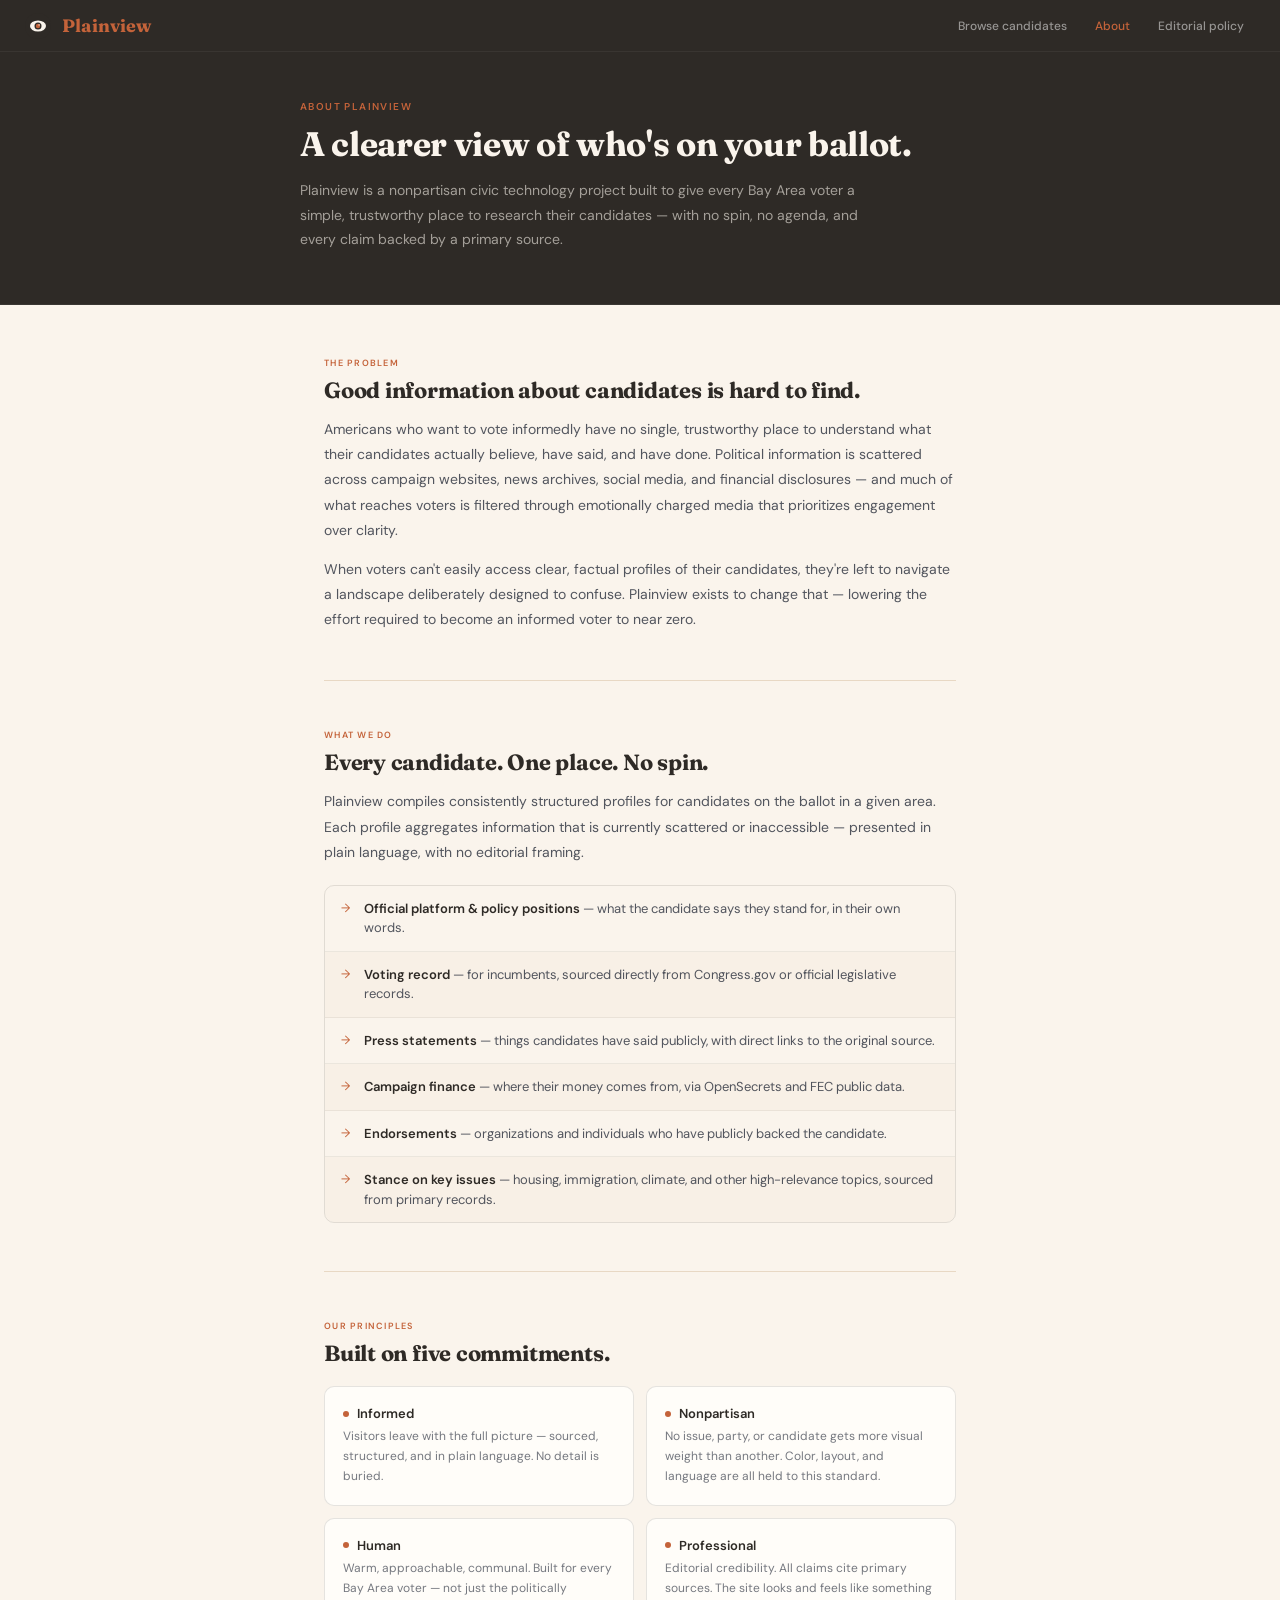
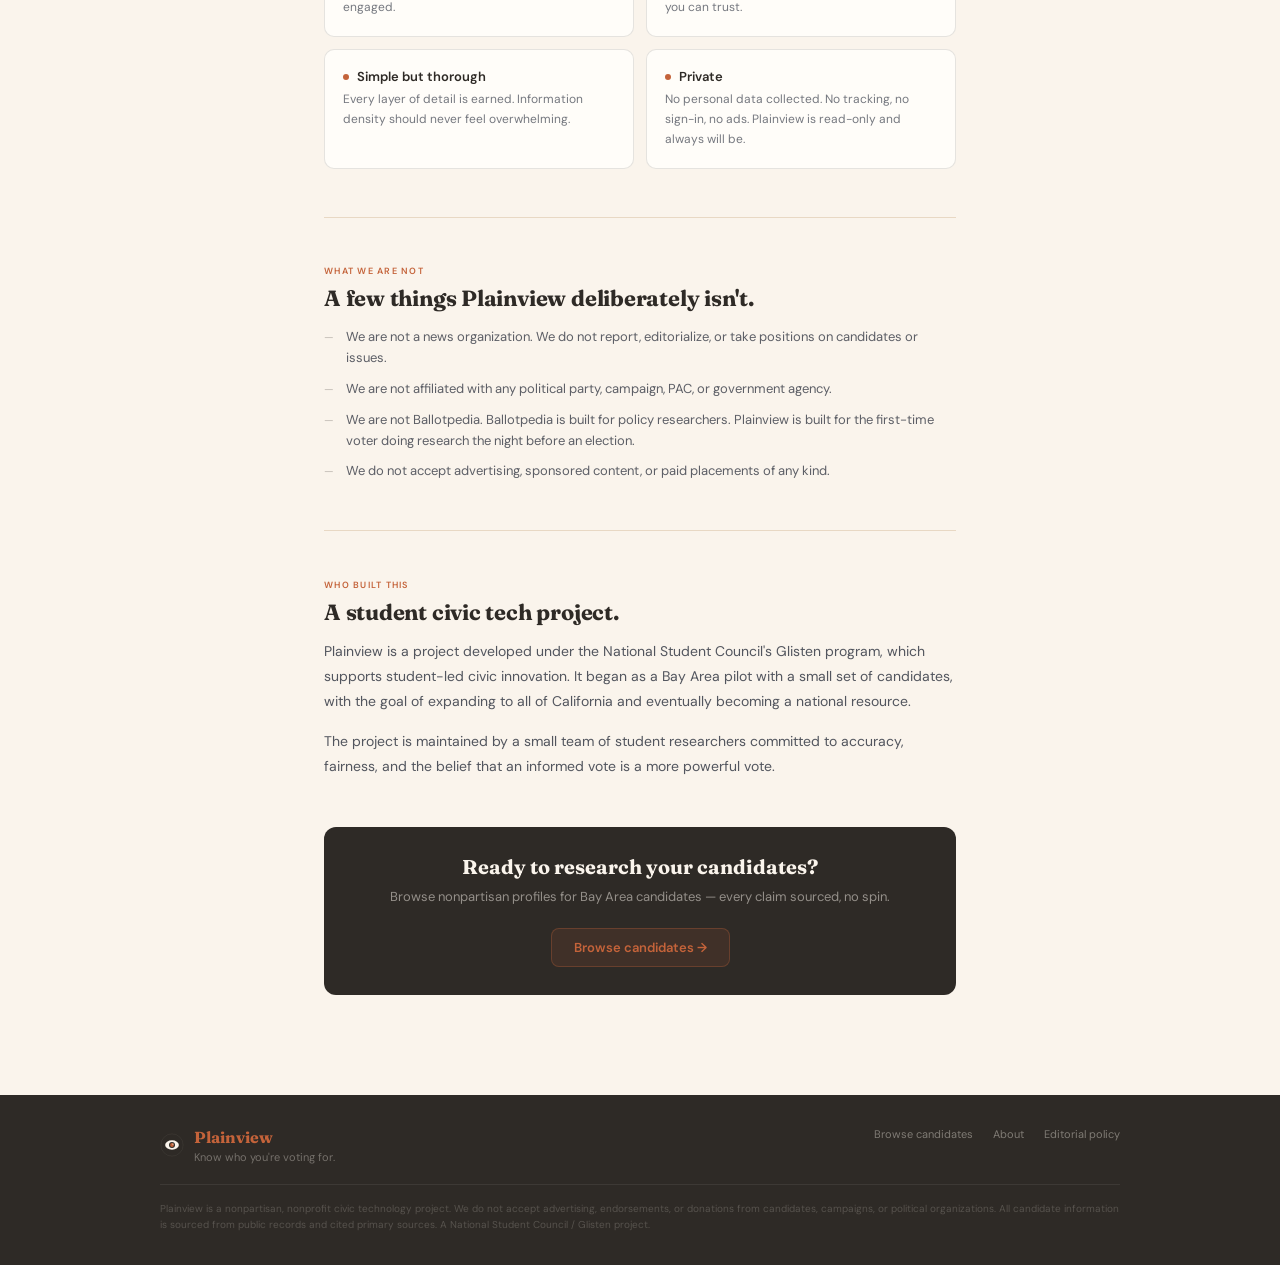
==== about.html @ 10197a08 "Add files via upload" ====
<!DOCTYPE html>
<html lang="en">
<head>
<meta charset="UTF-8">
<meta name="viewport" content="width=device-width, initial-scale=1.0">
<title>About — Plainview</title>
<meta name="description" content="Plainview is a nonpartisan civic technology platform helping Bay Area voters research political candidates through clear, sourced profiles.">
<link rel="preconnect" href="https://fonts.googleapis.com">
<link href="https://fonts.googleapis.com/css2?family=Fraunces:opsz,wght@9..144,700&family=DM+Sans:wght@400;500;600&display=swap" rel="stylesheet">
<link rel="stylesheet" href="shared.css">
<style>

/* ── PAGE HERO ── */
.page-hero {
  background: var(--char);
  padding: 48px 24px 52px;
  border-bottom: 1px solid rgba(255,255,255,0.06);
}
.page-hero-inner {
  max-width: 680px;
  margin: 0 auto;
}
.page-eyebrow {
  font-size: 10px;
  font-weight: 600;
  letter-spacing: 0.14em;
  text-transform: uppercase;
  color: var(--terra);
  margin-bottom: 12px;
}
.page-title {
  font-family: var(--font-d);
  font-size: 34px;
  color: #FAF4EC;
  font-weight: 700;
  line-height: 1.15;
  letter-spacing: -0.01em;
  margin-bottom: 14px;
}
.page-lead {
  font-size: 14px;
  color: rgba(250,244,236,0.58);
  line-height: 1.75;
  max-width: 560px;
}

/* ── CONTENT ── */
.content-wrap {
  max-width: 680px;
  margin: 0 auto;
  padding: 52px 24px;
}

.content-section {
  margin-bottom: 48px;
}
.content-section:last-child {
  margin-bottom: 0;
}

.section-eyebrow {
  font-size: 9px;
  font-weight: 600;
  letter-spacing: 0.14em;
  text-transform: uppercase;
  color: var(--terra);
  margin-bottom: 8px;
}
.section-h {
  font-family: var(--font-d);
  font-size: 22px;
  color: var(--char);
  font-weight: 700;
  line-height: 1.2;
  letter-spacing: -0.01em;
  margin-bottom: 14px;
}
.section-body {
  font-size: 14px;
  color: rgba(17,24,39,0.72);
  line-height: 1.8;
}
.section-body p { margin-bottom: 14px; }
.section-body p:last-child { margin-bottom: 0; }

.divider {
  height: 0.5px;
  background: var(--sand);
  margin: 48px 0;
}

/* ── PRINCIPLES GRID ── */
.principles {
  display: grid;
  grid-template-columns: 1fr 1fr;
  gap: 12px;
  margin-top: 20px;
}
.principle {
  background: #FFFDF9;
  border: 0.5px solid rgba(46,42,38,0.12);
  border-radius: 10px;
  padding: 18px;
}
.principle-name {
  font-size: 13px;
  font-weight: 600;
  color: var(--char);
  margin-bottom: 5px;
  display: flex;
  align-items: center;
  gap: 8px;
}
.principle-dot {
  width: 6px; height: 6px;
  border-radius: 50%;
  background: var(--terra);
  flex-shrink: 0;
}
.principle-desc {
  font-size: 12px;
  color: rgba(17,24,39,0.58);
  line-height: 1.65;
}

/* ── WHAT WE INCLUDE ── */
.profile-fields {
  margin-top: 20px;
  border: 0.5px solid rgba(46,42,38,0.12);
  border-radius: 10px;
  overflow: hidden;
}
.field-row {
  display: flex;
  align-items: flex-start;
  gap: 14px;
  padding: 13px 16px;
  border-bottom: 0.5px solid rgba(46,42,38,0.07);
}
.field-row:last-child { border-bottom: none; }
.field-row:nth-child(even) { background: rgba(232,216,196,0.15); }
.field-check {
  font-size: 12px;
  color: var(--terra);
  flex-shrink: 0;
  margin-top: 1px;
}
.field-text {
  font-size: 13px;
  color: rgba(17,24,39,0.72);
  line-height: 1.5;
}
.field-text strong {
  color: var(--char);
  font-weight: 600;
}

/* ── NOT LIST ── */
.not-list {
  margin-top: 16px;
  display: flex;
  flex-direction: column;
  gap: 10px;
}
.not-item {
  display: flex;
  align-items: flex-start;
  gap: 12px;
  font-size: 13px;
  color: rgba(17,24,39,0.68);
  line-height: 1.6;
}
.not-mark {
  font-size: 11px;
  color: rgba(46,42,38,0.3);
  flex-shrink: 0;
  margin-top: 2px;
}

/* ── CTA ── */
.cta-block {
  background: var(--char);
  border-radius: 12px;
  padding: 28px 28px;
  text-align: center;
  margin-top: 48px;
}
.cta-h {
  font-family: var(--font-d);
  font-size: 20px;
  color: #FAF4EC;
  font-weight: 700;
  margin-bottom: 8px;
  line-height: 1.2;
}
.cta-sub {
  font-size: 13px;
  color: rgba(250,244,236,0.5);
  line-height: 1.6;
  margin-bottom: 20px;
}
.cta-btn {
  display: inline-block;
  font-size: 13px;
  font-weight: 600;
  color: var(--terra);
  background: rgba(196,99,58,0.12);
  border: 0.5px solid rgba(196,99,58,0.3);
  border-radius: 8px;
  padding: 10px 22px;
  text-decoration: none;
  transition: background .15s;
  font-family: var(--font-b);
}
.cta-btn:hover { background: rgba(196,99,58,0.22); }

/* ── RESPONSIVE ── */
@media (max-width: 640px) {
  .page-title { font-size: 26px; }
  .principles { grid-template-columns: 1fr; }
}
</style>
</head>
<body>

<!-- NAV -->
<nav class="nav">
  <div class="nav-left">
    <a class="nav-logo-link" href="index.html">
      <svg class="eye-mark" viewBox="0 0 28 28" fill="none">
        <circle cx="14" cy="14" r="13" fill="#2E2A26"/>
        <ellipse cx="14" cy="14" rx="8" ry="5.5" fill="#FAF4EC"/>
        <circle cx="14" cy="14" r="3.5" fill="#2E2A26"/>
        <circle cx="14" cy="14" r="2.2" fill="#C4633A"/>
        <circle cx="15.1" cy="12.9" r="0.7" fill="#FAF4EC"/>
      </svg>
      <span class="wordmark">Plainview</span>
    </a>
  </div>
  <div class="nav-links">
    <a href="index.html">Browse candidates</a>
    <a href="about.html" class="active">About</a>
    <a href="editorial-policy.html">Editorial policy</a>
  </div>
  <button class="nav-toggle" onclick="document.getElementById('navDrawer').classList.toggle('open')" aria-label="Menu">
    <span></span><span></span><span></span>
  </button>
</nav>
<div class="nav-drawer" id="navDrawer">
  <a href="index.html">Browse candidates</a>
  <a href="about.html" class="active">About</a>
  <a href="editorial-policy.html">Editorial policy</a>
</div>

<!-- PAGE HERO -->
<div class="page-hero">
  <div class="page-hero-inner">
    <div class="page-eyebrow">About Plainview</div>
    <h1 class="page-title">A clearer view of who's on your ballot.</h1>
    <p class="page-lead">Plainview is a nonpartisan civic technology project built to give every Bay Area voter a simple, trustworthy place to research their candidates — with no spin, no agenda, and every claim backed by a primary source.</p>
  </div>
</div>

<!-- CONTENT -->
<div class="content-wrap">

  <!-- Why we exist -->
  <div class="content-section">
    <div class="section-eyebrow">The problem</div>
    <h2 class="section-h">Good information about candidates is hard to find.</h2>
    <div class="section-body">
      <p>Americans who want to vote informedly have no single, trustworthy place to understand what their candidates actually believe, have said, and have done. Political information is scattered across campaign websites, news archives, social media, and financial disclosures — and much of what reaches voters is filtered through emotionally charged media that prioritizes engagement over clarity.</p>
      <p>When voters can't easily access clear, factual profiles of their candidates, they're left to navigate a landscape deliberately designed to confuse. Plainview exists to change that — lowering the effort required to become an informed voter to near zero.</p>
    </div>
  </div>

  <div class="divider"></div>

  <!-- What we do -->
  <div class="content-section">
    <div class="section-eyebrow">What we do</div>
    <h2 class="section-h">Every candidate. One place. No spin.</h2>
    <div class="section-body">
      <p>Plainview compiles consistently structured profiles for candidates on the ballot in a given area. Each profile aggregates information that is currently scattered or inaccessible — presented in plain language, with no editorial framing.</p>
    </div>

    <div class="profile-fields">
      <div class="field-row">
        <span class="field-check">→</span>
        <span class="field-text"><strong>Official platform & policy positions</strong> — what the candidate says they stand for, in their own words.</span>
      </div>
      <div class="field-row">
        <span class="field-check">→</span>
        <span class="field-text"><strong>Voting record</strong> — for incumbents, sourced directly from Congress.gov or official legislative records.</span>
      </div>
      <div class="field-row">
        <span class="field-check">→</span>
        <span class="field-text"><strong>Press statements</strong> — things candidates have said publicly, with direct links to the original source.</span>
      </div>
      <div class="field-row">
        <span class="field-check">→</span>
        <span class="field-text"><strong>Campaign finance</strong> — where their money comes from, via OpenSecrets and FEC public data.</span>
      </div>
      <div class="field-row">
        <span class="field-check">→</span>
        <span class="field-text"><strong>Endorsements</strong> — organizations and individuals who have publicly backed the candidate.</span>
      </div>
      <div class="field-row">
        <span class="field-check">→</span>
        <span class="field-text"><strong>Stance on key issues</strong> — housing, immigration, climate, and other high-relevance topics, sourced from primary records.</span>
      </div>
    </div>
  </div>

  <div class="divider"></div>

  <!-- Our principles -->
  <div class="content-section">
    <div class="section-eyebrow">Our principles</div>
    <h2 class="section-h">Built on five commitments.</h2>
    <div class="principles">
      <div class="principle">
        <div class="principle-name"><span class="principle-dot"></span>Informed</div>
        <div class="principle-desc">Visitors leave with the full picture — sourced, structured, and in plain language. No detail is buried.</div>
      </div>
      <div class="principle">
        <div class="principle-name"><span class="principle-dot"></span>Nonpartisan</div>
        <div class="principle-desc">No issue, party, or candidate gets more visual weight than another. Color, layout, and language are all held to this standard.</div>
      </div>
      <div class="principle">
        <div class="principle-name"><span class="principle-dot"></span>Human</div>
        <div class="principle-desc">Warm, approachable, communal. Built for every Bay Area voter — not just the politically engaged.</div>
      </div>
      <div class="principle">
        <div class="principle-name"><span class="principle-dot"></span>Professional</div>
        <div class="principle-desc">Editorial credibility. All claims cite primary sources. The site looks and feels like something you can trust.</div>
      </div>
      <div class="principle">
        <div class="principle-name"><span class="principle-dot"></span>Simple but thorough</div>
        <div class="principle-desc">Every layer of detail is earned. Information density should never feel overwhelming.</div>
      </div>
      <div class="principle">
        <div class="principle-name"><span class="principle-dot"></span>Private</div>
        <div class="principle-desc">No personal data collected. No tracking, no sign-in, no ads. Plainview is read-only and always will be.</div>
      </div>
    </div>
  </div>

  <div class="divider"></div>

  <!-- What we are not -->
  <div class="content-section">
    <div class="section-eyebrow">What we are not</div>
    <h2 class="section-h">A few things Plainview deliberately isn't.</h2>
    <div class="not-list">
      <div class="not-item">
        <span class="not-mark">—</span>
        <span>We are not a news organization. We do not report, editorialize, or take positions on candidates or issues.</span>
      </div>
      <div class="not-item">
        <span class="not-mark">—</span>
        <span>We are not affiliated with any political party, campaign, PAC, or government agency.</span>
      </div>
      <div class="not-item">
        <span class="not-mark">—</span>
        <span>We are not Ballotpedia. Ballotpedia is built for policy researchers. Plainview is built for the first-time voter doing research the night before an election.</span>
      </div>
      <div class="not-item">
        <span class="not-mark">—</span>
        <span>We do not accept advertising, sponsored content, or paid placements of any kind.</span>
      </div>
    </div>
  </div>

  <div class="divider"></div>

  <!-- Who we are -->
  <div class="content-section">
    <div class="section-eyebrow">Who built this</div>
    <h2 class="section-h">A student civic tech project.</h2>
    <div class="section-body">
      <p>Plainview is a project developed under the National Student Council's Glisten program, which supports student-led civic innovation. It began as a Bay Area pilot with a small set of candidates, with the goal of expanding to all of California and eventually becoming a national resource.</p>
      <p>The project is maintained by a small team of student researchers committed to accuracy, fairness, and the belief that an informed vote is a more powerful vote.</p>
    </div>
  </div>

  <!-- CTA -->
  <div class="cta-block">
    <div class="cta-h">Ready to research your candidates?</div>
    <div class="cta-sub">Browse nonpartisan profiles for Bay Area candidates — every claim sourced, no spin.</div>
    <a class="cta-btn" href="index.html">Browse candidates →</a>
  </div>

</div>

<!-- FOOTER -->
<footer class="site-footer">
  <div class="footer-inner">
    <div class="footer-brand">
      <svg width="24" height="24" viewBox="0 0 28 28" fill="none">
        <circle cx="14" cy="14" r="13" fill="#2E2A26" stroke="rgba(250,244,236,0.12)" stroke-width="0.5"/>
        <ellipse cx="14" cy="14" rx="8" ry="5.5" fill="#FAF4EC"/>
        <circle cx="14" cy="14" r="3.5" fill="#2E2A26"/>
        <circle cx="14" cy="14" r="2.2" fill="#C4633A"/>
        <circle cx="15.1" cy="12.9" r="0.7" fill="#FAF4EC"/>
      </svg>
      <div>
        <div class="footer-wordmark">Plainview</div>
        <div class="footer-tagline">Know who you're voting for.</div>
      </div>
    </div>
    <div class="footer-links">
      <a href="index.html">Browse candidates</a>
      <a href="about.html">About</a>
      <a href="editorial-policy.html">Editorial policy</a>
    </div>
  </div>
  <div class="footer-note">
    Plainview is a nonpartisan, nonprofit civic technology project. We do not accept advertising, endorsements, or donations from candidates, campaigns, or political organizations. All candidate information is sourced from public records and cited primary sources. A National Student Council / Glisten project.
  </div>
</footer>

</body>
</html>
---- shared.css ----
/*
  PLAINVIEW — shared.css
  Brand tokens, nav, footer, and base styles
  used across index.html, about.html, editorial-policy.html
*/

/* ── RESET & BASE ── */
*, *::before, *::after { box-sizing: border-box; margin: 0; padding: 0; }

:root {
  --char:  #2E2A26;
  --terra: #C4633A;
  --cream: #FAF4EC;
  --sand:  #E8D8C4;
  --sand2: #F2EBE1;
  --ink:   #111827;
  --font-d: 'Fraunces', Georgia, serif;
  --font-b: 'DM Sans', system-ui, sans-serif;
  --font-m: 'Courier New', monospace;
}

html { scroll-behavior: smooth; }

body {
  font-family: var(--font-b);
  background: var(--cream);
  color: var(--ink);
  min-height: 100vh;
  -webkit-font-smoothing: antialiased;
}

/* ── NAV ── */
.nav {
  background: var(--char);
  height: 52px;
  display: flex;
  align-items: center;
  justify-content: space-between;
  padding: 0 24px;
  position: sticky;
  top: 0;
  z-index: 100;
  border-bottom: 1px solid rgba(255,255,255,0.05);
}

.nav-left {
  display: flex;
  align-items: center;
  gap: 10px;
}

.nav-logo-link {
  display: flex;
  align-items: center;
  gap: 10px;
  text-decoration: none;
}

.eye-mark { width: 28px; height: 28px; flex-shrink: 0; }

.wordmark {
  font-family: var(--font-d);
  font-size: 18px;
  color: var(--terra);
  font-weight: 700;
  letter-spacing: 0.01em;
}

.nav-links { display: flex; gap: 4px; }

.nav-links a {
  color: rgba(255,255,255,0.5);
  font-size: 12px;
  font-weight: 500;
  text-decoration: none;
  padding: 6px 12px;
  border-radius: 6px;
  transition: color .15s, background .15s;
}

.nav-links a:hover { color: rgba(255,255,255,0.9); background: rgba(255,255,255,0.06); }
.nav-links a.active { color: var(--terra); }

/* Mobile nav toggle */
.nav-toggle {
  display: none;
  flex-direction: column;
  gap: 4px;
  background: none;
  border: none;
  cursor: pointer;
  padding: 4px;
}
.nav-toggle span {
  display: block;
  width: 20px;
  height: 2px;
  background: rgba(255,255,255,0.7);
  border-radius: 2px;
  transition: all .2s;
}

/* Mobile nav drawer */
.nav-drawer {
  display: none;
  flex-direction: column;
  background: var(--char);
  border-top: 1px solid rgba(255,255,255,0.08);
  padding: 12px 16px;
  position: sticky;
  top: 52px;
  z-index: 99;
}
.nav-drawer.open { display: flex; }
.nav-drawer a {
  color: rgba(255,255,255,0.65);
  font-size: 13px;
  font-weight: 500;
  text-decoration: none;
  padding: 10px 8px;
  border-bottom: 0.5px solid rgba(255,255,255,0.07);
}
.nav-drawer a:last-child { border-bottom: none; }
.nav-drawer a.active { color: var(--terra); }

/* ── FOOTER ── */
.site-footer {
  background: var(--char);
  padding: 32px 24px;
  margin-top: 48px;
}

.footer-inner {
  max-width: 960px;
  margin: 0 auto;
  display: flex;
  align-items: flex-start;
  justify-content: space-between;
  gap: 24px;
  flex-wrap: wrap;
}

.footer-brand {
  display: flex;
  align-items: center;
  gap: 10px;
}

.footer-wordmark {
  font-family: var(--font-d);
  font-size: 16px;
  color: var(--terra);
  font-weight: 700;
}

.footer-tagline {
  font-size: 11px;
  color: rgba(250,244,236,0.35);
  margin-top: 3px;
}

.footer-links {
  display: flex;
  gap: 20px;
  flex-wrap: wrap;
}

.footer-links a {
  font-size: 11px;
  color: rgba(250,244,236,0.4);
  text-decoration: none;
  transition: color .15s;
}
.footer-links a:hover { color: rgba(250,244,236,0.8); }

.footer-note {
  font-size: 10px;
  color: rgba(250,244,236,0.2);
  margin-top: 20px;
  padding-top: 16px;
  border-top: 0.5px solid rgba(255,255,255,0.07);
  max-width: 960px;
  margin-left: auto;
  margin-right: auto;
  line-height: 1.6;
}

/* ── UTILITY ── */
.page-inner {
  max-width: 960px;
  margin: 0 auto;
  padding: 0 24px;
}

/* ── RESPONSIVE BREAKPOINTS ── */
@media (max-width: 640px) {
  .nav-links { display: none; }
  .nav-toggle { display: flex; }
}
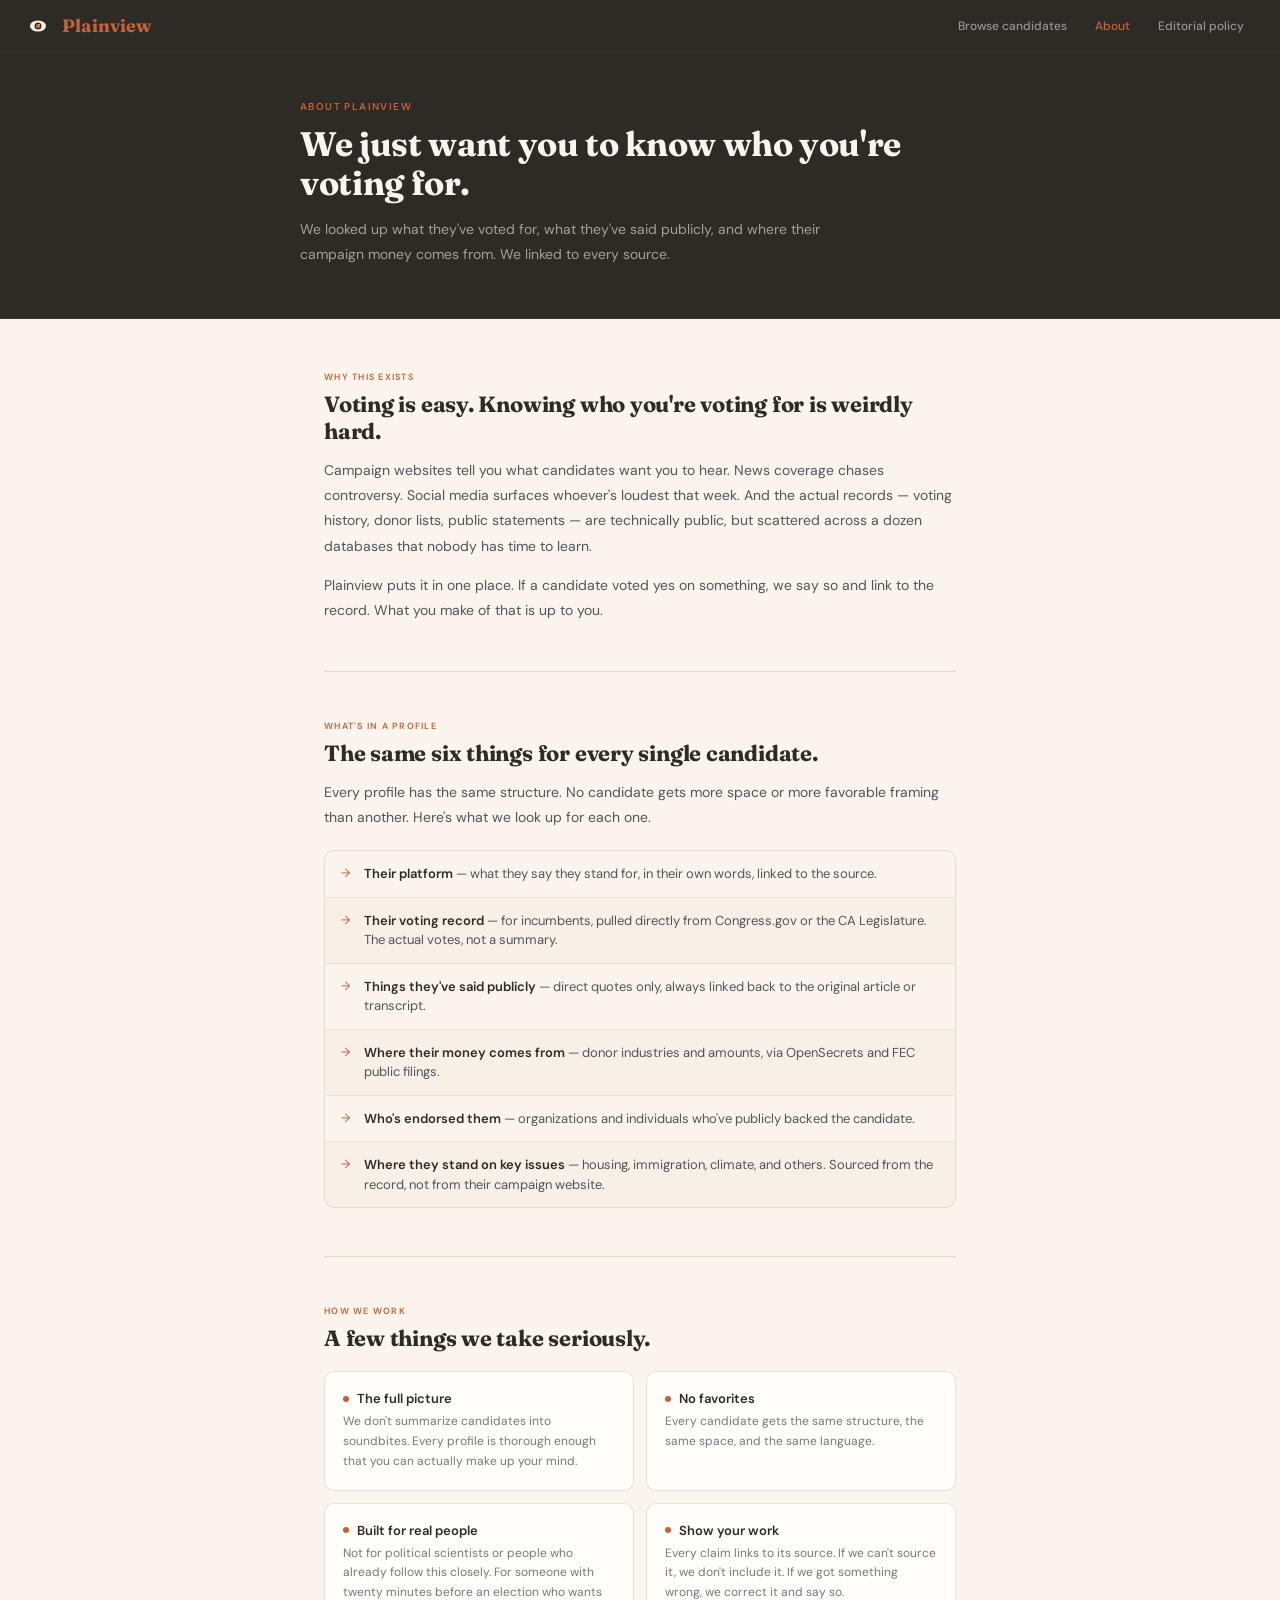
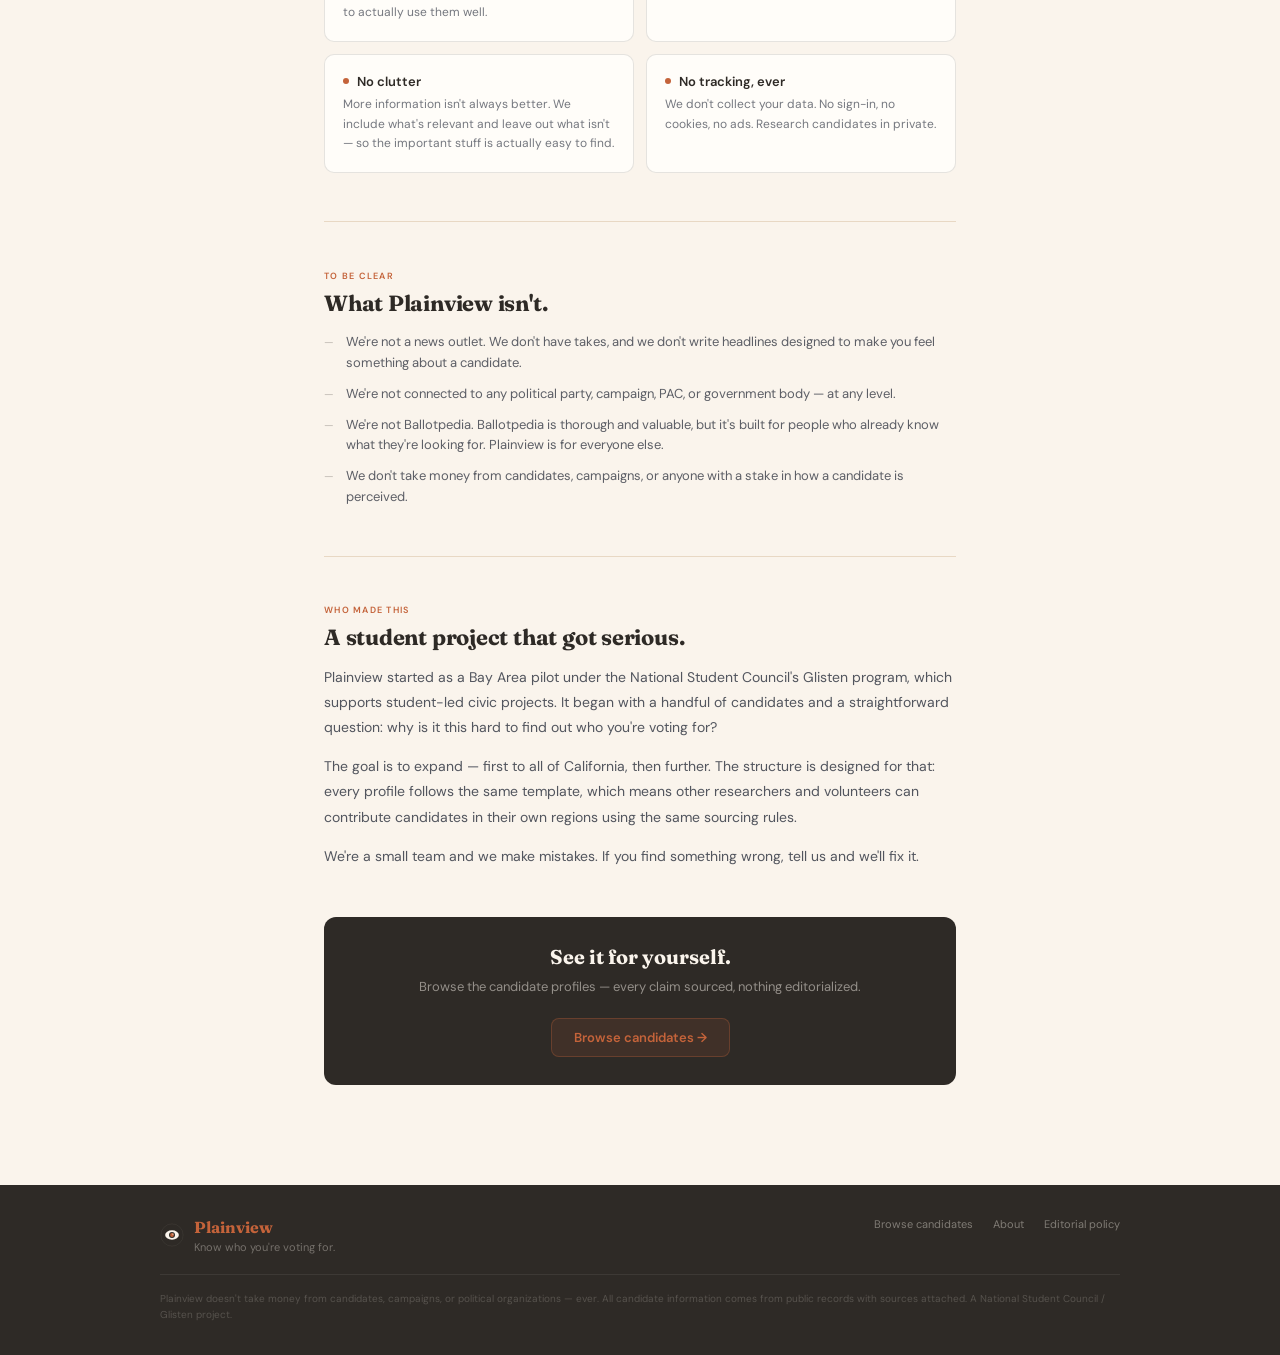
==== commit e3dc7c33: "Add files via upload" ====
--- a/about.html
+++ b/about.html
@@ -4,7 +4,7 @@
 <meta charset="UTF-8">
 <meta name="viewport" content="width=device-width, initial-scale=1.0">
 <title>About — Plainview</title>
-<meta name="description" content="Plainview is a nonpartisan civic technology platform helping Bay Area voters research political candidates through clear, sourced profiles.">
+<meta name="description" content="Plainview helps Bay Area voters figure out who's actually on their ballot — no spin, no agenda, just the facts with sources attached.">
 <link rel="preconnect" href="https://fonts.googleapis.com">
 <link href="https://fonts.googleapis.com/css2?family=Fraunces:opsz,wght@9..144,700&family=DM+Sans:wght@400;500;600&display=swap" rel="stylesheet">
 <link rel="stylesheet" href="shared.css">
@@ -256,138 +256,133 @@
 <div class="page-hero">
   <div class="page-hero-inner">
     <div class="page-eyebrow">About Plainview</div>
-    <h1 class="page-title">A clearer view of who's on your ballot.</h1>
-    <p class="page-lead">Plainview is a nonpartisan civic technology project built to give every Bay Area voter a simple, trustworthy place to research their candidates — with no spin, no agenda, and every claim backed by a primary source.</p>
+    <h1 class="page-title">We just want you to know who you're voting for.</h1>
+    <p class="page-lead">We looked up what they've voted for, what they've said publicly, and where their campaign money comes from. We linked to every source.</p>
   </div>
 </div>
 
 <!-- CONTENT -->
 <div class="content-wrap">
 
-  <!-- Why we exist -->
   <div class="content-section">
-    <div class="section-eyebrow">The problem</div>
-    <h2 class="section-h">Good information about candidates is hard to find.</h2>
+    <div class="section-eyebrow">Why this exists</div>
+    <h2 class="section-h">Voting is easy. Knowing who you're voting for is weirdly hard.</h2>
     <div class="section-body">
-      <p>Americans who want to vote informedly have no single, trustworthy place to understand what their candidates actually believe, have said, and have done. Political information is scattered across campaign websites, news archives, social media, and financial disclosures — and much of what reaches voters is filtered through emotionally charged media that prioritizes engagement over clarity.</p>
-      <p>When voters can't easily access clear, factual profiles of their candidates, they're left to navigate a landscape deliberately designed to confuse. Plainview exists to change that — lowering the effort required to become an informed voter to near zero.</p>
+      <p>Campaign websites tell you what candidates want you to hear. News coverage chases controversy. Social media surfaces whoever's loudest that week. And the actual records — voting history, donor lists, public statements — are technically public, but scattered across a dozen databases that nobody has time to learn.</p>
+      <p>Plainview puts it in one place. If a candidate voted yes on something, we say so and link to the record. What you make of that is up to you.</p>
     </div>
   </div>
 
   <div class="divider"></div>
 
-  <!-- What we do -->
   <div class="content-section">
-    <div class="section-eyebrow">What we do</div>
-    <h2 class="section-h">Every candidate. One place. No spin.</h2>
+    <div class="section-eyebrow">What's in a profile</div>
+    <h2 class="section-h">The same six things for every single candidate.</h2>
     <div class="section-body">
-      <p>Plainview compiles consistently structured profiles for candidates on the ballot in a given area. Each profile aggregates information that is currently scattered or inaccessible — presented in plain language, with no editorial framing.</p>
+      <p>Every profile has the same structure. No candidate gets more space or more favorable framing than another. Here's what we look up for each one.</p>
     </div>
 
     <div class="profile-fields">
       <div class="field-row">
         <span class="field-check">→</span>
-        <span class="field-text"><strong>Official platform & policy positions</strong> — what the candidate says they stand for, in their own words.</span>
-      </div>
-      <div class="field-row">
-        <span class="field-check">→</span>
-        <span class="field-text"><strong>Voting record</strong> — for incumbents, sourced directly from Congress.gov or official legislative records.</span>
-      </div>
-      <div class="field-row">
-        <span class="field-check">→</span>
-        <span class="field-text"><strong>Press statements</strong> — things candidates have said publicly, with direct links to the original source.</span>
-      </div>
-      <div class="field-row">
-        <span class="field-check">→</span>
-        <span class="field-text"><strong>Campaign finance</strong> — where their money comes from, via OpenSecrets and FEC public data.</span>
-      </div>
-      <div class="field-row">
-        <span class="field-check">→</span>
-        <span class="field-text"><strong>Endorsements</strong> — organizations and individuals who have publicly backed the candidate.</span>
-      </div>
-      <div class="field-row">
-        <span class="field-check">→</span>
-        <span class="field-text"><strong>Stance on key issues</strong> — housing, immigration, climate, and other high-relevance topics, sourced from primary records.</span>
+        <span class="field-text"><strong>Their platform</strong> — what they say they stand for, in their own words, linked to the source.</span>
+      </div>
+      <div class="field-row">
+        <span class="field-check">→</span>
+        <span class="field-text"><strong>Their voting record</strong> — for incumbents, pulled directly from Congress.gov or the CA Legislature. The actual votes, not a summary.</span>
+      </div>
+      <div class="field-row">
+        <span class="field-check">→</span>
+        <span class="field-text"><strong>Things they've said publicly</strong> — direct quotes only, always linked back to the original article or transcript.</span>
+      </div>
+      <div class="field-row">
+        <span class="field-check">→</span>
+        <span class="field-text"><strong>Where their money comes from</strong> — donor industries and amounts, via OpenSecrets and FEC public filings.</span>
+      </div>
+      <div class="field-row">
+        <span class="field-check">→</span>
+        <span class="field-text"><strong>Who's endorsed them</strong> — organizations and individuals who've publicly backed the candidate.</span>
+      </div>
+      <div class="field-row">
+        <span class="field-check">→</span>
+        <span class="field-text"><strong>Where they stand on key issues</strong> — housing, immigration, climate, and others. Sourced from the record, not from their campaign website.</span>
       </div>
     </div>
   </div>
 
   <div class="divider"></div>
 
-  <!-- Our principles -->
   <div class="content-section">
-    <div class="section-eyebrow">Our principles</div>
-    <h2 class="section-h">Built on five commitments.</h2>
+    <div class="section-eyebrow">How we work</div>
+    <h2 class="section-h">A few things we take seriously.</h2>
     <div class="principles">
       <div class="principle">
-        <div class="principle-name"><span class="principle-dot"></span>Informed</div>
-        <div class="principle-desc">Visitors leave with the full picture — sourced, structured, and in plain language. No detail is buried.</div>
-      </div>
-      <div class="principle">
-        <div class="principle-name"><span class="principle-dot"></span>Nonpartisan</div>
-        <div class="principle-desc">No issue, party, or candidate gets more visual weight than another. Color, layout, and language are all held to this standard.</div>
-      </div>
-      <div class="principle">
-        <div class="principle-name"><span class="principle-dot"></span>Human</div>
-        <div class="principle-desc">Warm, approachable, communal. Built for every Bay Area voter — not just the politically engaged.</div>
-      </div>
-      <div class="principle">
-        <div class="principle-name"><span class="principle-dot"></span>Professional</div>
-        <div class="principle-desc">Editorial credibility. All claims cite primary sources. The site looks and feels like something you can trust.</div>
-      </div>
-      <div class="principle">
-        <div class="principle-name"><span class="principle-dot"></span>Simple but thorough</div>
-        <div class="principle-desc">Every layer of detail is earned. Information density should never feel overwhelming.</div>
-      </div>
-      <div class="principle">
-        <div class="principle-name"><span class="principle-dot"></span>Private</div>
-        <div class="principle-desc">No personal data collected. No tracking, no sign-in, no ads. Plainview is read-only and always will be.</div>
+        <div class="principle-name"><span class="principle-dot"></span>The full picture</div>
+        <div class="principle-desc">We don't summarize candidates into soundbites. Every profile is thorough enough that you can actually make up your mind.</div>
+      </div>
+      <div class="principle">
+        <div class="principle-name"><span class="principle-dot"></span>No favorites</div>
+        <div class="principle-desc">Every candidate gets the same structure, the same space, and the same language.</div>
+      </div>
+      <div class="principle">
+        <div class="principle-name"><span class="principle-dot"></span>Built for real people</div>
+        <div class="principle-desc">Not for political scientists or people who already follow this closely. For someone with twenty minutes before an election who wants to actually use them well.</div>
+      </div>
+      <div class="principle">
+        <div class="principle-name"><span class="principle-dot"></span>Show your work</div>
+        <div class="principle-desc">Every claim links to its source. If we can't source it, we don't include it. If we got something wrong, we correct it and say so.</div>
+      </div>
+      <div class="principle">
+        <div class="principle-name"><span class="principle-dot"></span>No clutter</div>
+        <div class="principle-desc">More information isn't always better. We include what's relevant and leave out what isn't — so the important stuff is actually easy to find.</div>
+      </div>
+      <div class="principle">
+        <div class="principle-name"><span class="principle-dot"></span>No tracking, ever</div>
+        <div class="principle-desc">We don't collect your data. No sign-in, no cookies, no ads. Research candidates in private.</div>
       </div>
     </div>
   </div>
 
   <div class="divider"></div>
 
-  <!-- What we are not -->
   <div class="content-section">
-    <div class="section-eyebrow">What we are not</div>
-    <h2 class="section-h">A few things Plainview deliberately isn't.</h2>
+    <div class="section-eyebrow">To be clear</div>
+    <h2 class="section-h">What Plainview isn't.</h2>
     <div class="not-list">
       <div class="not-item">
         <span class="not-mark">—</span>
-        <span>We are not a news organization. We do not report, editorialize, or take positions on candidates or issues.</span>
+        <span>We're not a news outlet. We don't have takes, and we don't write headlines designed to make you feel something about a candidate.</span>
       </div>
       <div class="not-item">
         <span class="not-mark">—</span>
-        <span>We are not affiliated with any political party, campaign, PAC, or government agency.</span>
+        <span>We're not connected to any political party, campaign, PAC, or government body — at any level.</span>
       </div>
       <div class="not-item">
         <span class="not-mark">—</span>
-        <span>We are not Ballotpedia. Ballotpedia is built for policy researchers. Plainview is built for the first-time voter doing research the night before an election.</span>
+        <span>We're not Ballotpedia. Ballotpedia is thorough and valuable, but it's built for people who already know what they're looking for. Plainview is for everyone else.</span>
       </div>
       <div class="not-item">
         <span class="not-mark">—</span>
-        <span>We do not accept advertising, sponsored content, or paid placements of any kind.</span>
+        <span>We don't take money from candidates, campaigns, or anyone with a stake in how a candidate is perceived.</span>
       </div>
     </div>
   </div>
 
   <div class="divider"></div>
 
-  <!-- Who we are -->
   <div class="content-section">
-    <div class="section-eyebrow">Who built this</div>
-    <h2 class="section-h">A student civic tech project.</h2>
+    <div class="section-eyebrow">Who made this</div>
+    <h2 class="section-h">A student project that got serious.</h2>
     <div class="section-body">
-      <p>Plainview is a project developed under the National Student Council's Glisten program, which supports student-led civic innovation. It began as a Bay Area pilot with a small set of candidates, with the goal of expanding to all of California and eventually becoming a national resource.</p>
-      <p>The project is maintained by a small team of student researchers committed to accuracy, fairness, and the belief that an informed vote is a more powerful vote.</p>
-    </div>
-  </div>
-
-  <!-- CTA -->
+      <p>Plainview started as a Bay Area pilot under the National Student Council's Glisten program, which supports student-led civic projects. It began with a handful of candidates and a straightforward question: why is it this hard to find out who you're voting for?</p>
+      <p>The goal is to expand — first to all of California, then further. The structure is designed for that: every profile follows the same template, which means other researchers and volunteers can contribute candidates in their own regions using the same sourcing rules.</p>
+      <p>We're a small team and we make mistakes. If you find something wrong, tell us and we'll fix it.</p>
+    </div>
+  </div>
+
   <div class="cta-block">
-    <div class="cta-h">Ready to research your candidates?</div>
-    <div class="cta-sub">Browse nonpartisan profiles for Bay Area candidates — every claim sourced, no spin.</div>
+    <div class="cta-h">See it for yourself.</div>
+    <div class="cta-sub">Browse the candidate profiles — every claim sourced, nothing editorialized.</div>
     <a class="cta-btn" href="index.html">Browse candidates →</a>
   </div>
 
@@ -416,7 +411,7 @@
     </div>
   </div>
   <div class="footer-note">
-    Plainview is a nonpartisan, nonprofit civic technology project. We do not accept advertising, endorsements, or donations from candidates, campaigns, or political organizations. All candidate information is sourced from public records and cited primary sources. A National Student Council / Glisten project.
+    Plainview doesn't take money from candidates, campaigns, or political organizations — ever. All candidate information comes from public records with sources attached. A National Student Council / Glisten project.
   </div>
 </footer>
 
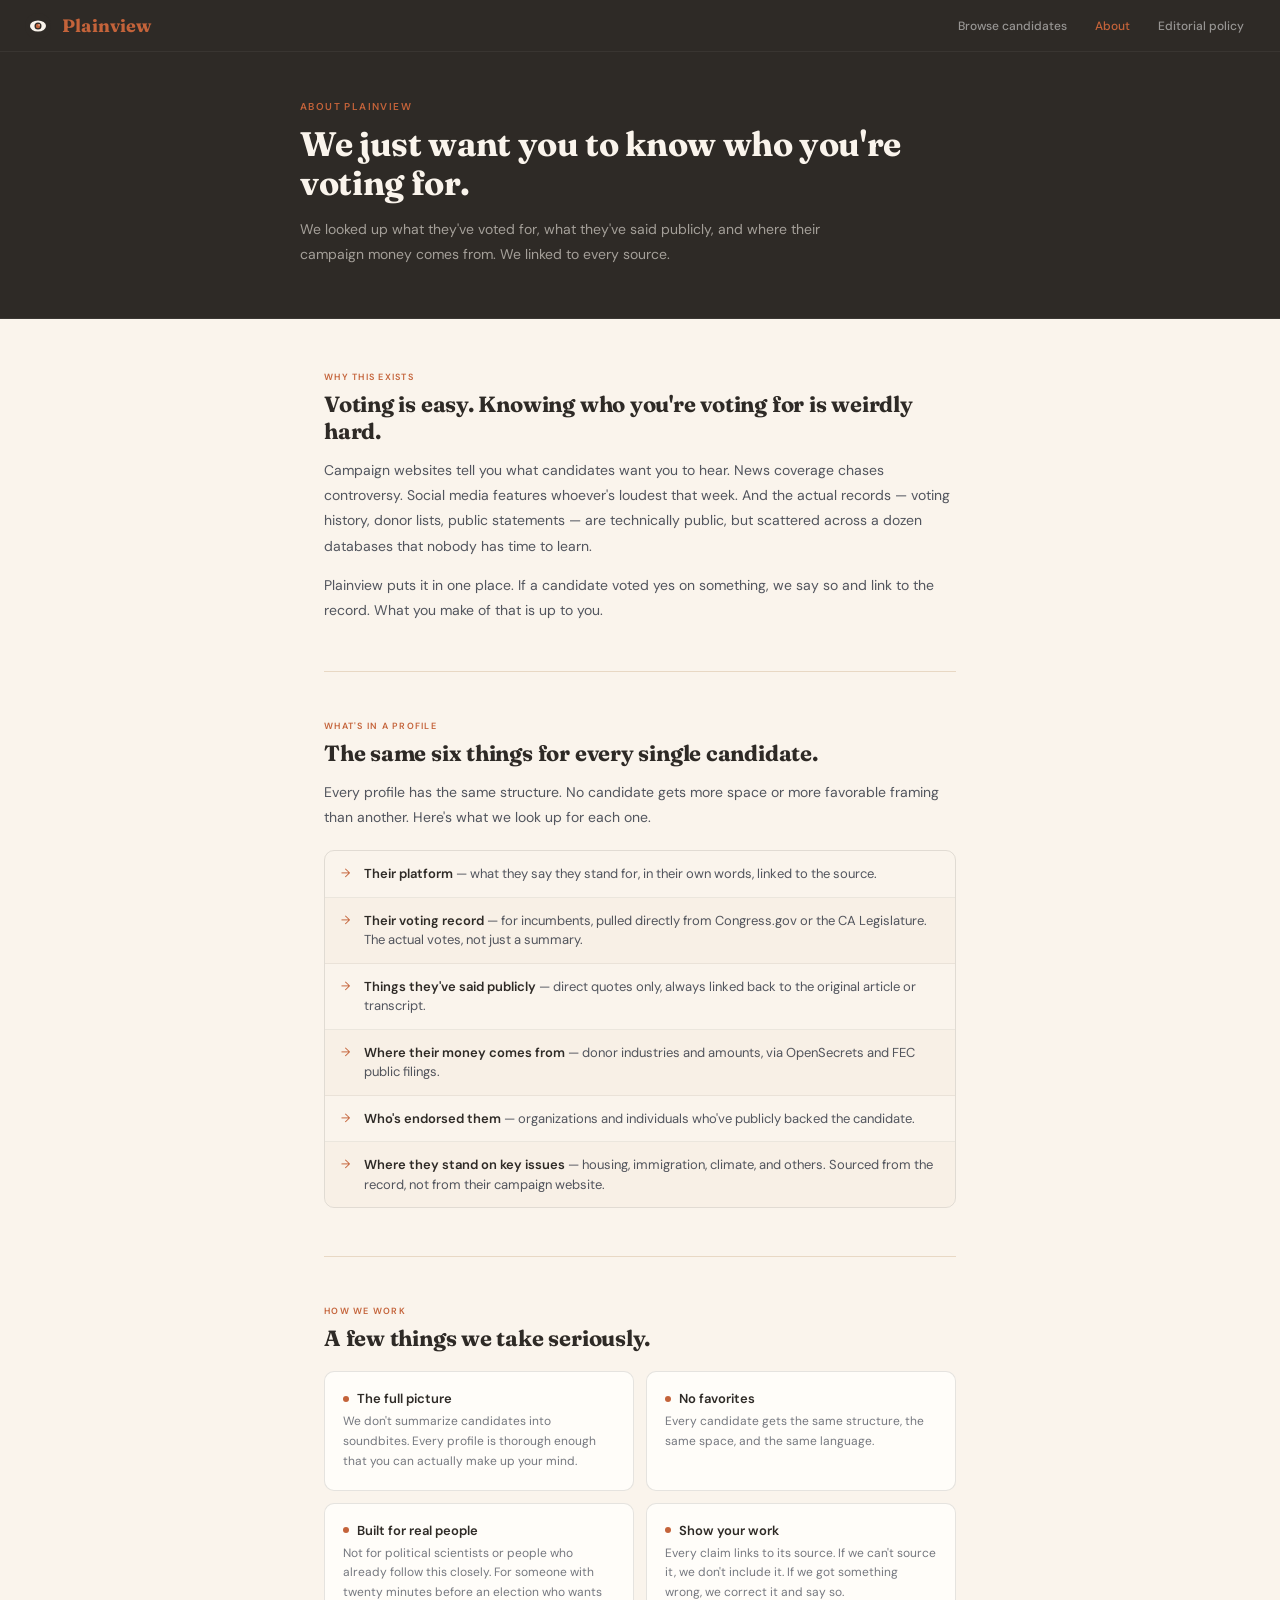
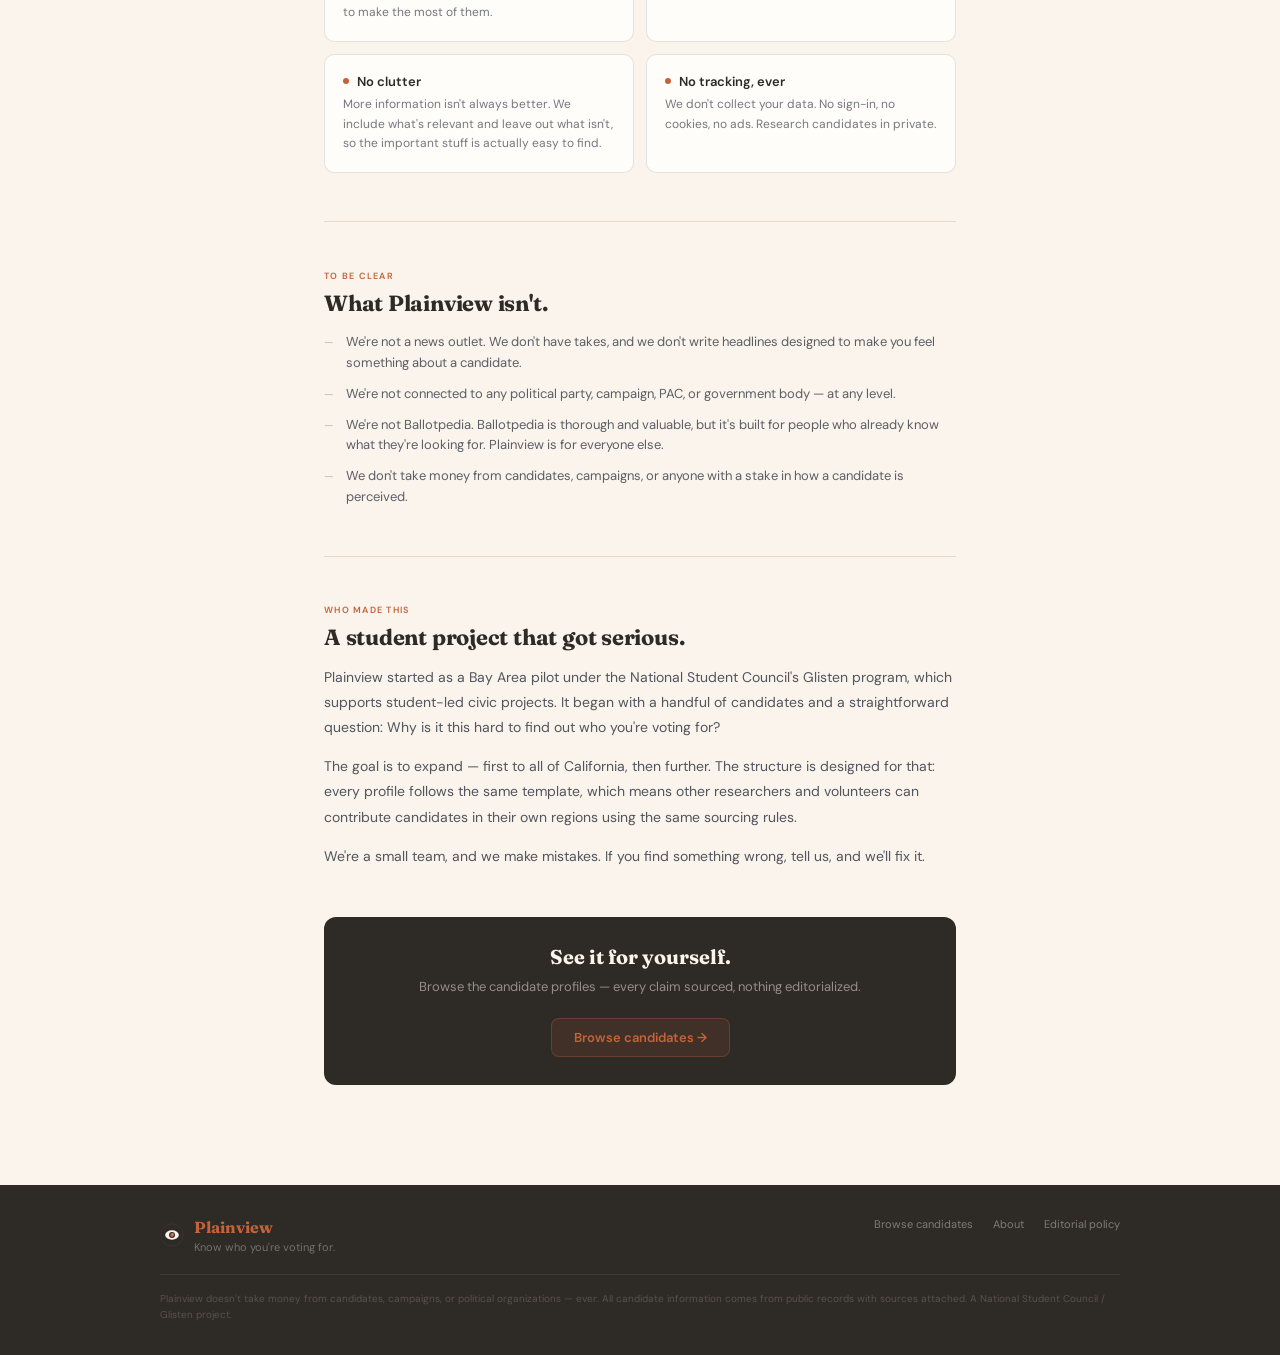
==== commit e3a23bb8: "Update about.html" ====
--- a/about.html
+++ b/about.html
@@ -268,7 +268,7 @@
     <div class="section-eyebrow">Why this exists</div>
     <h2 class="section-h">Voting is easy. Knowing who you're voting for is weirdly hard.</h2>
     <div class="section-body">
-      <p>Campaign websites tell you what candidates want you to hear. News coverage chases controversy. Social media surfaces whoever's loudest that week. And the actual records — voting history, donor lists, public statements — are technically public, but scattered across a dozen databases that nobody has time to learn.</p>
+      <p>Campaign websites tell you what candidates want you to hear. News coverage chases controversy. Social media features whoever's loudest that week. And the actual records — voting history, donor lists, public statements — are technically public, but scattered across a dozen databases that nobody has time to learn.</p>
       <p>Plainview puts it in one place. If a candidate voted yes on something, we say so and link to the record. What you make of that is up to you.</p>
     </div>
   </div>
@@ -289,7 +289,7 @@
       </div>
       <div class="field-row">
         <span class="field-check">→</span>
-        <span class="field-text"><strong>Their voting record</strong> — for incumbents, pulled directly from Congress.gov or the CA Legislature. The actual votes, not a summary.</span>
+        <span class="field-text"><strong>Their voting record</strong> — for incumbents, pulled directly from Congress.gov or the CA Legislature. The actual votes, not just a summary.</span>
       </div>
       <div class="field-row">
         <span class="field-check">→</span>
@@ -326,7 +326,7 @@
       </div>
       <div class="principle">
         <div class="principle-name"><span class="principle-dot"></span>Built for real people</div>
-        <div class="principle-desc">Not for political scientists or people who already follow this closely. For someone with twenty minutes before an election who wants to actually use them well.</div>
+        <div class="principle-desc">Not for political scientists or people who already follow this closely. For someone with twenty minutes before an election who wants to make the most of them.</div>
       </div>
       <div class="principle">
         <div class="principle-name"><span class="principle-dot"></span>Show your work</div>
@@ -334,7 +334,7 @@
       </div>
       <div class="principle">
         <div class="principle-name"><span class="principle-dot"></span>No clutter</div>
-        <div class="principle-desc">More information isn't always better. We include what's relevant and leave out what isn't — so the important stuff is actually easy to find.</div>
+        <div class="principle-desc">More information isn't always better. We include what's relevant and leave out what isn't, so the important stuff is actually easy to find.</div>
       </div>
       <div class="principle">
         <div class="principle-name"><span class="principle-dot"></span>No tracking, ever</div>
@@ -374,9 +374,9 @@
     <div class="section-eyebrow">Who made this</div>
     <h2 class="section-h">A student project that got serious.</h2>
     <div class="section-body">
-      <p>Plainview started as a Bay Area pilot under the National Student Council's Glisten program, which supports student-led civic projects. It began with a handful of candidates and a straightforward question: why is it this hard to find out who you're voting for?</p>
+      <p>Plainview started as a Bay Area pilot under the National Student Council's Glisten program, which supports student-led civic projects. It began with a handful of candidates and a straightforward question: Why is it this hard to find out who you're voting for?</p>
       <p>The goal is to expand — first to all of California, then further. The structure is designed for that: every profile follows the same template, which means other researchers and volunteers can contribute candidates in their own regions using the same sourcing rules.</p>
-      <p>We're a small team and we make mistakes. If you find something wrong, tell us and we'll fix it.</p>
+      <p>We're a small team, and we make mistakes. If you find something wrong, tell us, and we'll fix it.</p>
     </div>
   </div>
 
